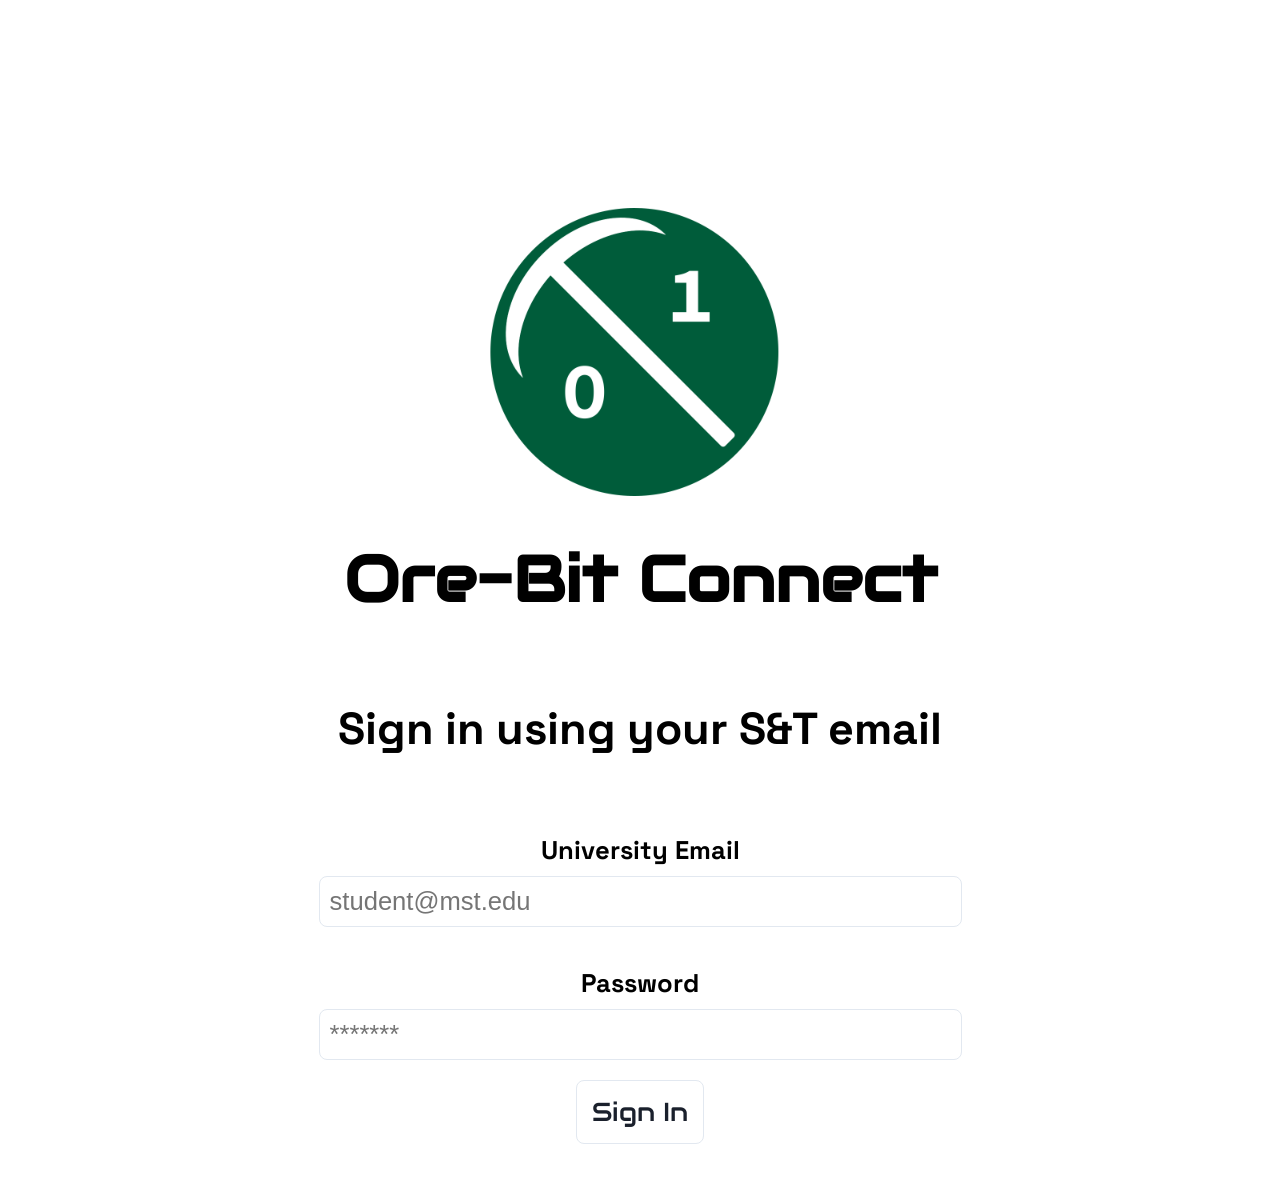
==== Frontend/index.html @ a84b59ba "Base html / css files" ====
<!DOCTYPE html>
<html lang="en">
<head>
    <meta charset="UTF-8">
    <meta name="viewport" content="width=device-width, initial-scale=1.0">
    <link rel="stylesheet" href="base.css">
    <link rel="preconnect" href="https://fonts.googleapis.com">
    <link rel="preconnect" href="https://fonts.gstatic.com" crossorigin>
    <link href="https://fonts.googleapis.com/css2?family=Audiowide&family=Space+Grotesk:wght@300..700&display=swap" rel="stylesheet">
    <title>Ore-Bit Connect</title>
</head>
<body>
    <div>
        <img src=images/logo.png />  <!--Ore-Bit Logo-->
        <h1>Ore-Bit Connect</h1>
        <h2>Sign in using your S&T email</h2>
        <h6>University Email</h6>
        <input type="text" name="Email" size="40" placeholder="student@mst.edu"> <!--Temp size, should check max size of S&T emails-->
        <h6>Password</h6>
        <input type="text" name="Password" size="40" placeholder="*******">
        <input type="submit" id="submit" value="Sign In">
    </div>
</body>
</html>
---- Frontend/base.css ----
body {
    background-image: url('/images/bg.png');
    background-repeat: no-repeat;
    background-position: center; 
    background-size: cover;
}
div {
    padding: 50px;
    text-align: center;
    display: flex;
    flex-direction: column;
    align-items: center;
    justify-content: center;
}
h1 {
    font-family: 'Audiowide';
    font-size: 5vw;
}
h2 {
    font-family: 'Space Grotesk';
    font-size: 3.5vw;
}
h6 {
    font-family: 'Space Grotesk';
    margin-bottom: 10px;
    margin-top: 40px;
    font-size: 2vw;
}
input {
    border: 1.5px solid #e2e8f0;
    border-radius: 8px;
    background-color: #ffffff;
    color: #1a202c;
    font-size: 2vw;
    transition: all 0.25s ease-in-out;
    padding: 10px;
}
input:focus {
    outline: none;
    border-color: #0b5522;
    box-shadow: 0 0 0 4px rgba(10, 75, 37, 0.15);
    background-color: #ffffff;
}
input:placeholder {
  color: #a0c0ad;
}
img {
    max-width: 30vw;
    height: auto;
    margin-top: 150px;
}
#submit {
    font-family: 'Audiowide';
    margin-top: 20px;
    padding: 15px;
}
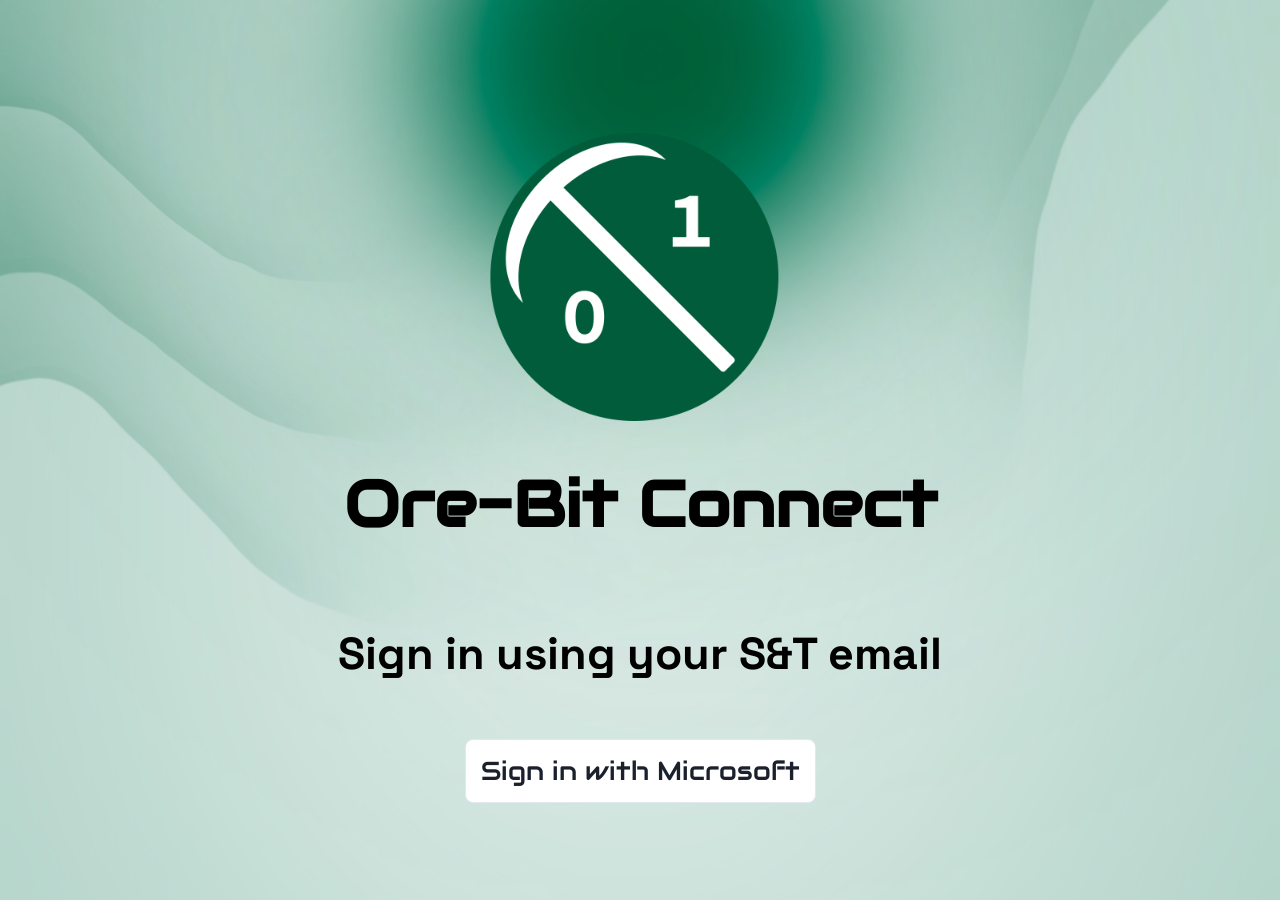
==== commit a23946b6: "added microsoft login button, temp brings user to homepage" ====
--- a/Frontend/index.html
+++ b/Frontend/index.html
@@ -3,22 +3,28 @@
 <head>
     <meta charset="UTF-8">
     <meta name="viewport" content="width=device-width, initial-scale=1.0">
-    <link rel="stylesheet" href="base.css">
+    <link rel="stylesheet" href="styles/base.css">
     <link rel="preconnect" href="https://fonts.googleapis.com">
     <link rel="preconnect" href="https://fonts.gstatic.com" crossorigin>
     <link href="https://fonts.googleapis.com/css2?family=Audiowide&family=Space+Grotesk:wght@300..700&display=swap" rel="stylesheet">
     <title>Ore-Bit Connect</title>
+    <style>
+        body {
+            background-image: url('images/bg.png');
+            background-repeat: no-repeat;
+            background-position: center; 
+            background-size: cover;
+        }
+        </style>
 </head>
 <body>
     <div>
         <img src=images/logo.png />  <!--Ore-Bit Logo-->
         <h1>Ore-Bit Connect</h1>
         <h2>Sign in using your S&T email</h2>
-        <h6>University Email</h6>
-        <input type="text" name="Email" size="40" placeholder="student@mst.edu"> <!--Temp size, should check max size of S&T emails-->
-        <h6>Password</h6>
-        <input type="text" name="Password" size="40" placeholder="*******">
-        <input type="submit" id="submit" value="Sign In">
+        <a href="home.html" id="microsoftLogin"> <!--placeholder for backend auth-->
+            Sign in with Microsoft
+        </a>
     </div>
 </body>
 </html>
--- a/Frontend/styles/base.css
+++ b/Frontend/styles/base.css
@@ -0,0 +1,52 @@
+
+
+body {
+    background-repeat: no-repeat;
+    background-position: center; 
+    background-size: cover;
+}
+div {
+    padding: 50px;
+    text-align: center;
+    display: flex;
+    flex-direction: column;
+    align-items: center;
+    justify-content: center;
+}
+h1 {
+    font-family: 'Audiowide';
+    font-size: 5vw;
+}
+h2 {
+    font-family: 'Space Grotesk';
+    font-size: 3.5vw;
+}
+h6 {
+    font-family: 'Space Grotesk';
+    margin-bottom: 10px;
+    margin-top: 40px;
+    font-size: 2vw;
+}
+img {
+    max-width: 30vw;
+    height: auto;
+    margin-top: 75px;
+}
+#microsoftLogin {
+    font-family: 'Audiowide';
+    margin-top: 20px;
+    padding: 15px;
+    border: 1.5px solid #e2e8f0;
+    border-radius: 8px;
+    background-color: #ffffff;
+    color: #1a202c;
+    font-size: 2vw;
+    transition: all 0.25s ease-in-out;
+    text-decoration: none;
+}
+#microsoftLogin:hover {
+    outline: none;
+    border-color: #0b5522;
+    box-shadow: 0 0 0 4px rgba(10, 75, 37, 0.15);
+    background-color: rgb(219, 219, 219);
+}
